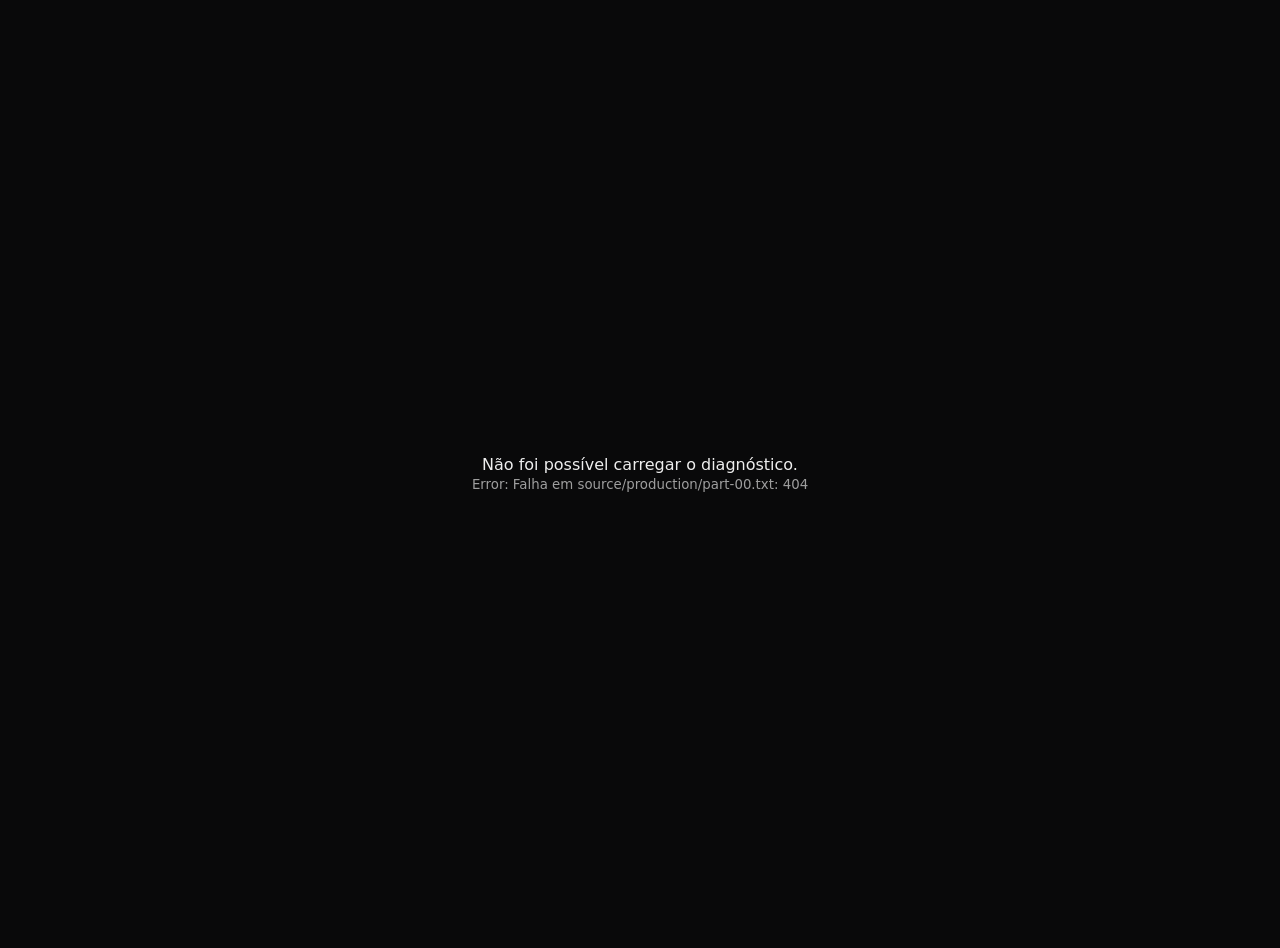
==== index.html @ 55f3e906 "Adiciona loader de produção do Funil BK" ====
<!doctype html><html lang="pt-BR"><head><meta charset="utf-8"><meta name="viewport" content="width=device-width,initial-scale=1"><title>Sistema Bypass Neural</title><style>html,body{margin:0;min-height:100%;background:#09090a;color:#eee;font-family:system-ui,sans-serif}.boot{min-height:100vh;display:grid;place-items:center;text-align:center;padding:24px}.boot small{opacity:.65}</style></head><body><div class="boot" id="boot"><div>Carregando diagnóstico…<br><small>Sistema Bypass Neural</small></div></div><script>(async()=>{try{const files=Array.from({length:14},(_,i)=>`source/production/part-${String(i).padStart(2,'0')}.txt`);let html='';for(const f of files){const r=await fetch(f,{cache:'no-store'});if(!r.ok)throw new Error(`Falha em ${f}: ${r.status}`);html+=await r.text()}document.open();document.write(html);document.close()}catch(e){document.getElementById('boot').innerHTML='<div>Não foi possível carregar o diagnóstico.<br><small>'+String(e)+'</small></div>'}})();</script></body></html>
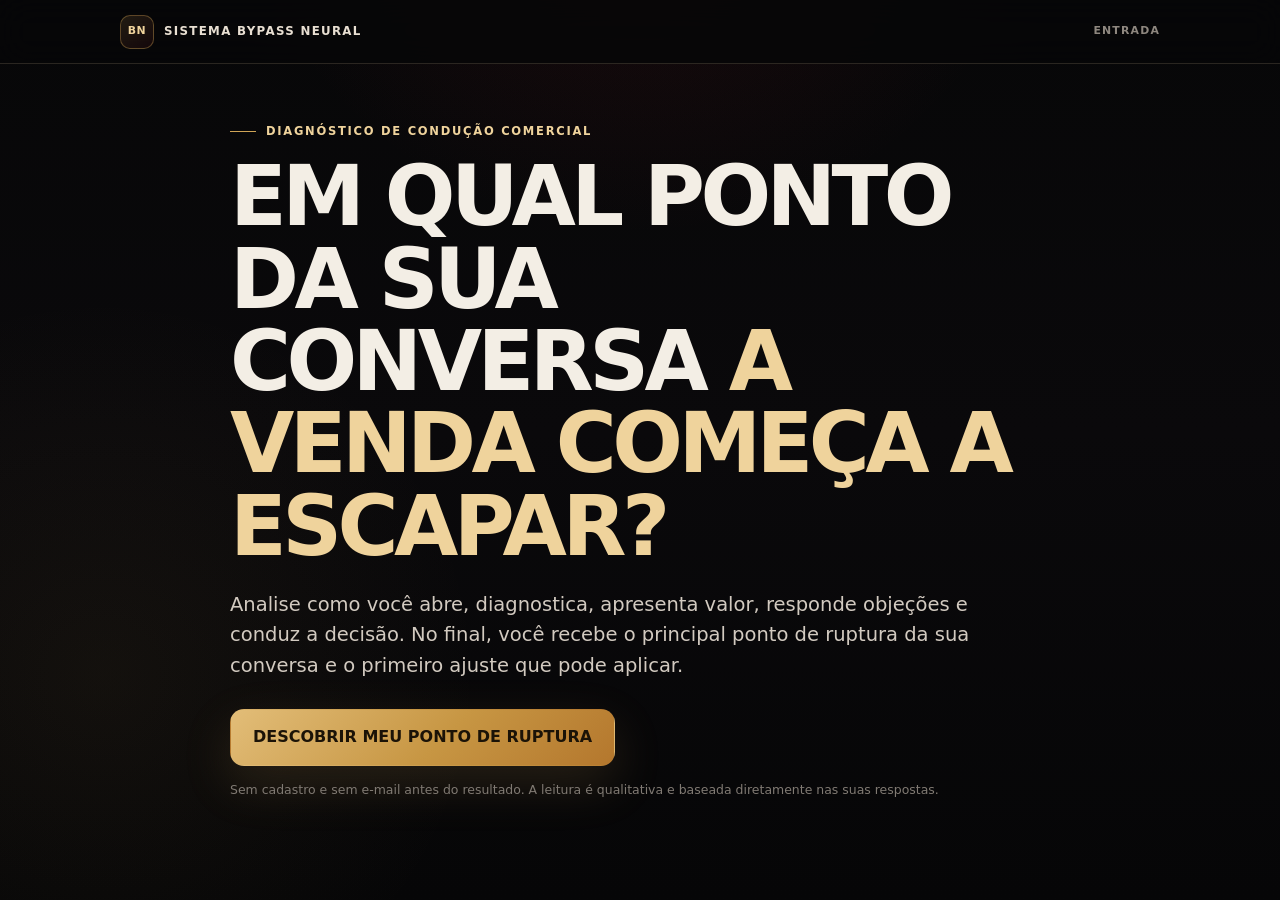
==== commit a427e451: "Ajusta loader para o build BK em 9 partes" ====
--- a/index.html
+++ b/index.html
@@ -1 +1 @@
-<!doctype html><html lang="pt-BR"><head><meta charset="utf-8"><meta name="viewport" content="width=device-width,initial-scale=1"><title>Sistema Bypass Neural</title><style>html,body{margin:0;min-height:100%;background:#09090a;color:#eee;font-family:system-ui,sans-serif}.boot{min-height:100vh;display:grid;place-items:center;text-align:center;padding:24px}.boot small{opacity:.65}</style></head><body><div class="boot" id="boot"><div>Carregando diagnóstico…<br><small>Sistema Bypass Neural</small></div></div><script>(async()=>{try{const files=Array.from({length:14},(_,i)=>`source/production/part-${String(i).padStart(2,'0')}.txt`);let html='';for(const f of files){const r=await fetch(f,{cache:'no-store'});if(!r.ok)throw new Error(`Falha em ${f}: ${r.status}`);html+=await r.text()}document.open();document.write(html);document.close()}catch(e){document.getElementById('boot').innerHTML='<div>Não foi possível carregar o diagnóstico.<br><small>'+String(e)+'</small></div>'}})();</script></body></html>+<!doctype html><html lang="pt-BR"><head><meta charset="utf-8"><meta name="viewport" content="width=device-width,initial-scale=1"><title>Sistema Bypass Neural</title><style>html,body{margin:0;min-height:100%;background:#09090a;color:#eee;font-family:system-ui,sans-serif}.boot{min-height:100vh;display:grid;place-items:center;text-align:center;padding:24px}.boot small{opacity:.65}</style></head><body><div class="boot" id="boot"><div>Carregando diagnóstico…<br><small>Sistema Bypass Neural</small></div></div><script>(async()=>{try{const files=Array.from({length:9},(_,i)=>`source/production/part-${String(i).padStart(2,'0')}.txt`);let html='';for(const f of files){const r=await fetch(f,{cache:'no-store'});if(!r.ok)throw new Error(`Falha em ${f}: ${r.status}`);html+=await r.text()}document.open();document.write(html);document.close()}catch(e){document.getElementById('boot').innerHTML='<div>Não foi possível carregar o diagnóstico.<br><small>'+String(e)+'</small></div>'}})();</script></body></html>
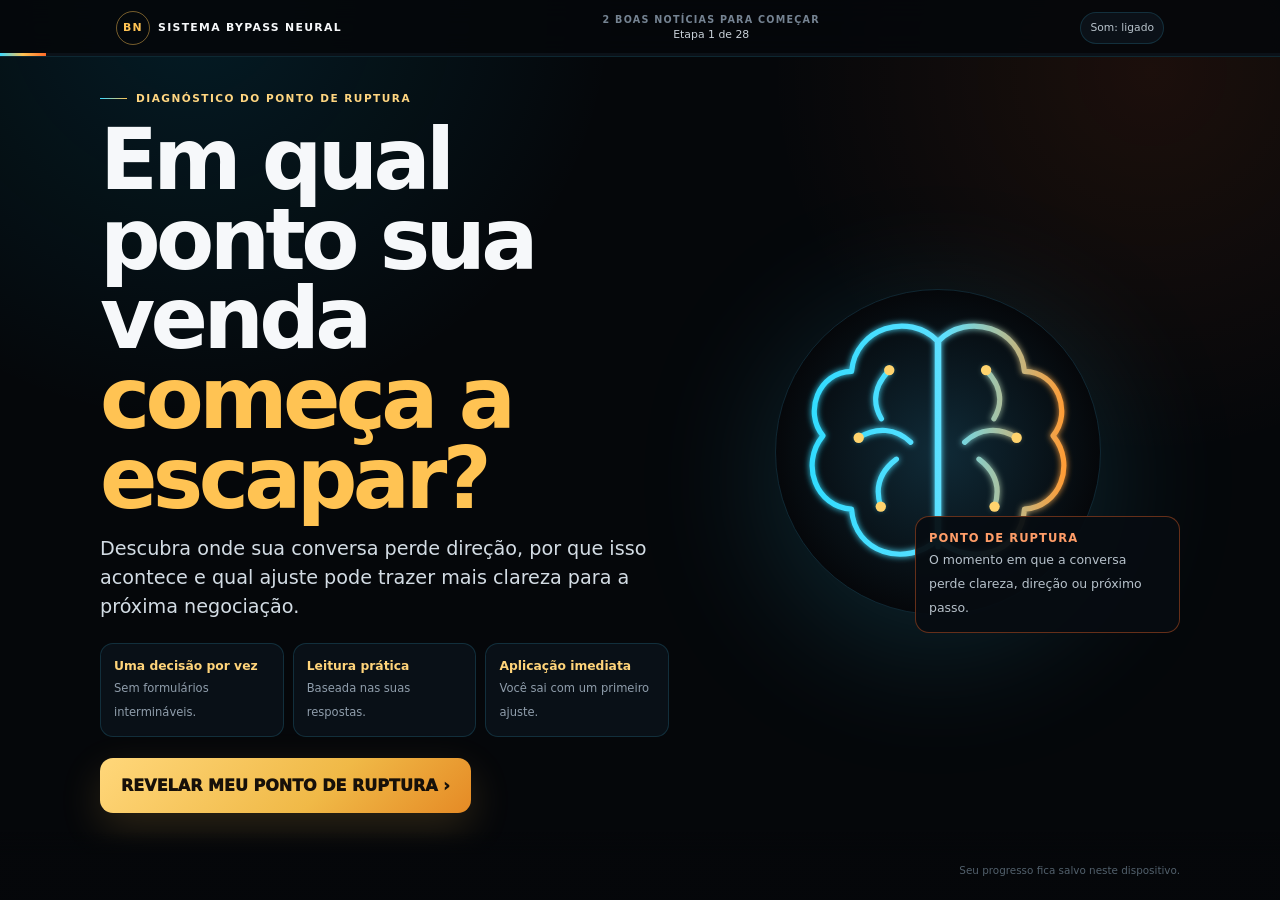
==== commit b740bca9: "Ativa o Funil BK V2 como entrada principal" ====
--- a/index.html
+++ b/index.html
@@ -1 +1 @@
-<!doctype html><html lang="pt-BR"><head><meta charset="utf-8"><meta name="viewport" content="width=device-width,initial-scale=1"><title>Sistema Bypass Neural</title><style>html,body{margin:0;min-height:100%;background:#09090a;color:#eee;font-family:system-ui,sans-serif}.boot{min-height:100vh;display:grid;place-items:center;text-align:center;padding:24px}.boot small{opacity:.65}</style></head><body><div class="boot" id="boot"><div>Carregando diagnóstico…<br><small>Sistema Bypass Neural</small></div></div><script>(async()=>{try{const files=Array.from({length:9},(_,i)=>`source/production/part-${String(i).padStart(2,'0')}.txt`);let html='';for(const f of files){const r=await fetch(f,{cache:'no-store'});if(!r.ok)throw new Error(`Falha em ${f}: ${r.status}`);html+=await r.text()}document.open();document.write(html);document.close()}catch(e){document.getElementById('boot').innerHTML='<div>Não foi possível carregar o diagnóstico.<br><small>'+String(e)+'</small></div>'}})();</script></body></html>+<!doctype html><html lang="pt-BR"><head><meta charset="utf-8"><meta name="viewport" content="width=device-width,initial-scale=1"><meta name="robots" content="index,follow"><title>Sistema Bypass Neural</title><style>html,body{margin:0;background:#05070a;color:#fff;font-family:system-ui;height:100%}body{display:grid;place-items:center}.l{width:190px;height:3px;background:#101820;overflow:hidden;border-radius:9px}.l:after{content:"";display:block;height:100%;width:40%;background:linear-gradient(90deg,#3ad8ff,#ffc353);animation:a .8s infinite alternate}@keyframes a{to{transform:translateX(150%)}}</style></head><body><div class="l" aria-label="Carregando"></div><script>location.replace('index-v2.html'+location.search+location.hash)</script></body></html>
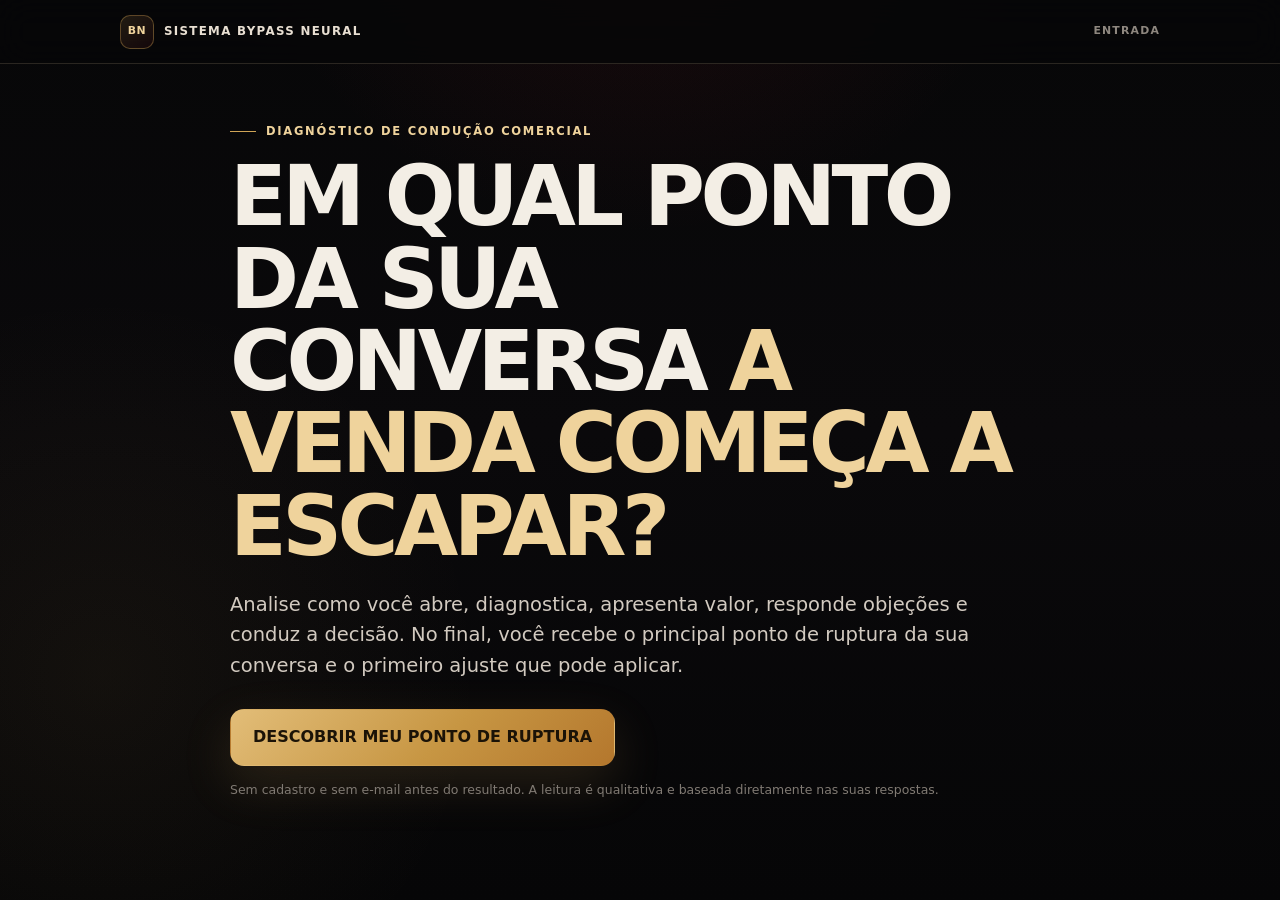
==== commit 3655cc75: "Aplica jornal, mockups canônicos, prova social, VSL e ancoragem R$97→R$37 no Funil BK" ====
--- a/index.html
+++ b/index.html
@@ -1 +1 @@
-<!doctype html><html lang="pt-BR"><head><meta charset="utf-8"><meta name="viewport" content="width=device-width,initial-scale=1"><meta name="robots" content="index,follow"><title>Sistema Bypass Neural</title><style>html,body{margin:0;background:#05070a;color:#fff;font-family:system-ui;height:100%}body{display:grid;place-items:center}.l{width:190px;height:3px;background:#101820;overflow:hidden;border-radius:9px}.l:after{content:"";display:block;height:100%;width:40%;background:linear-gradient(90deg,#3ad8ff,#ffc353);animation:a .8s infinite alternate}@keyframes a{to{transform:translateX(150%)}}</style></head><body><div class="l" aria-label="Carregando"></div><script>location.replace('index-v2.html'+location.search+location.hash)</script></body></html>+<!doctype html><html lang="pt-BR"><head><meta charset="utf-8"><meta name="viewport" content="width=device-width,initial-scale=1"><title>Sistema Bypass Neural</title><style>html,body{margin:0;min-height:100%;background:#09090a;color:#eee;font-family:system-ui,sans-serif}.boot{min-height:100vh;display:grid;place-items:center;text-align:center;padding:24px}.boot small{opacity:.65}</style></head><body><div class="boot" id="boot"><div>Carregando diagnóstico…<br><small>Sistema Bypass Neural</small></div></div><script>(async()=>{try{const files=Array.from({length:9},(_,i)=>`source/production/part-${String(i).padStart(2,'0')}.txt`);let html='';for(const f of files){const r=await fetch(f,{cache:'no-store'});if(!r.ok)throw new Error(`Falha em ${f}: ${r.status}`);html+=await r.text()}html=html.replace("document.getElementById('resultContinue').addEventListener('click',()=>go(26));","document.getElementById('resultContinue').addEventListener('click',()=>go(25));").replace("if (state.step===28) location.href=url;","if (state.step===27) location.href=url;").replace('</body>','<script src="patch-v3.js?v=20260812a"><\/script></body>');document.open();document.write(html);document.close()}catch(e){document.getElementById('boot').innerHTML='<div>Não foi possível carregar o diagnóstico.<br><small>'+String(e)+'</small></div>'}})();</script></body></html>
